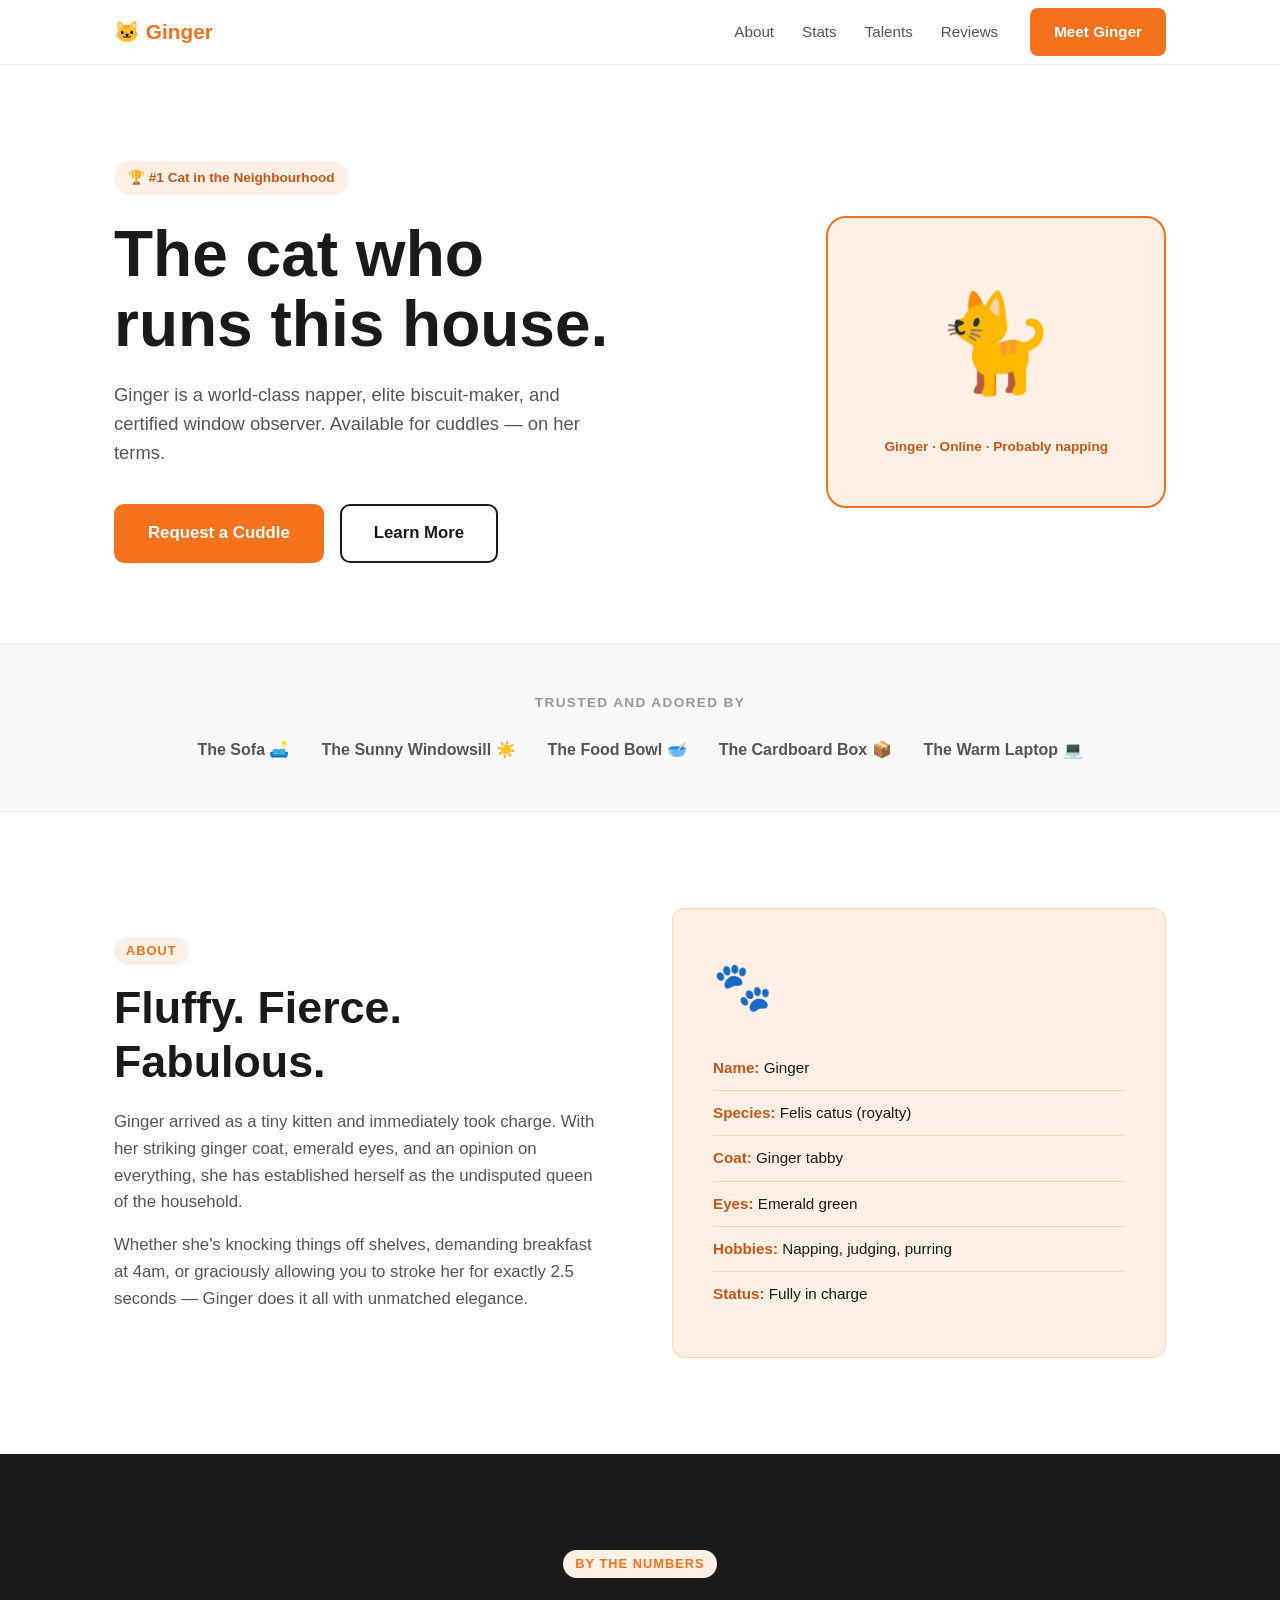
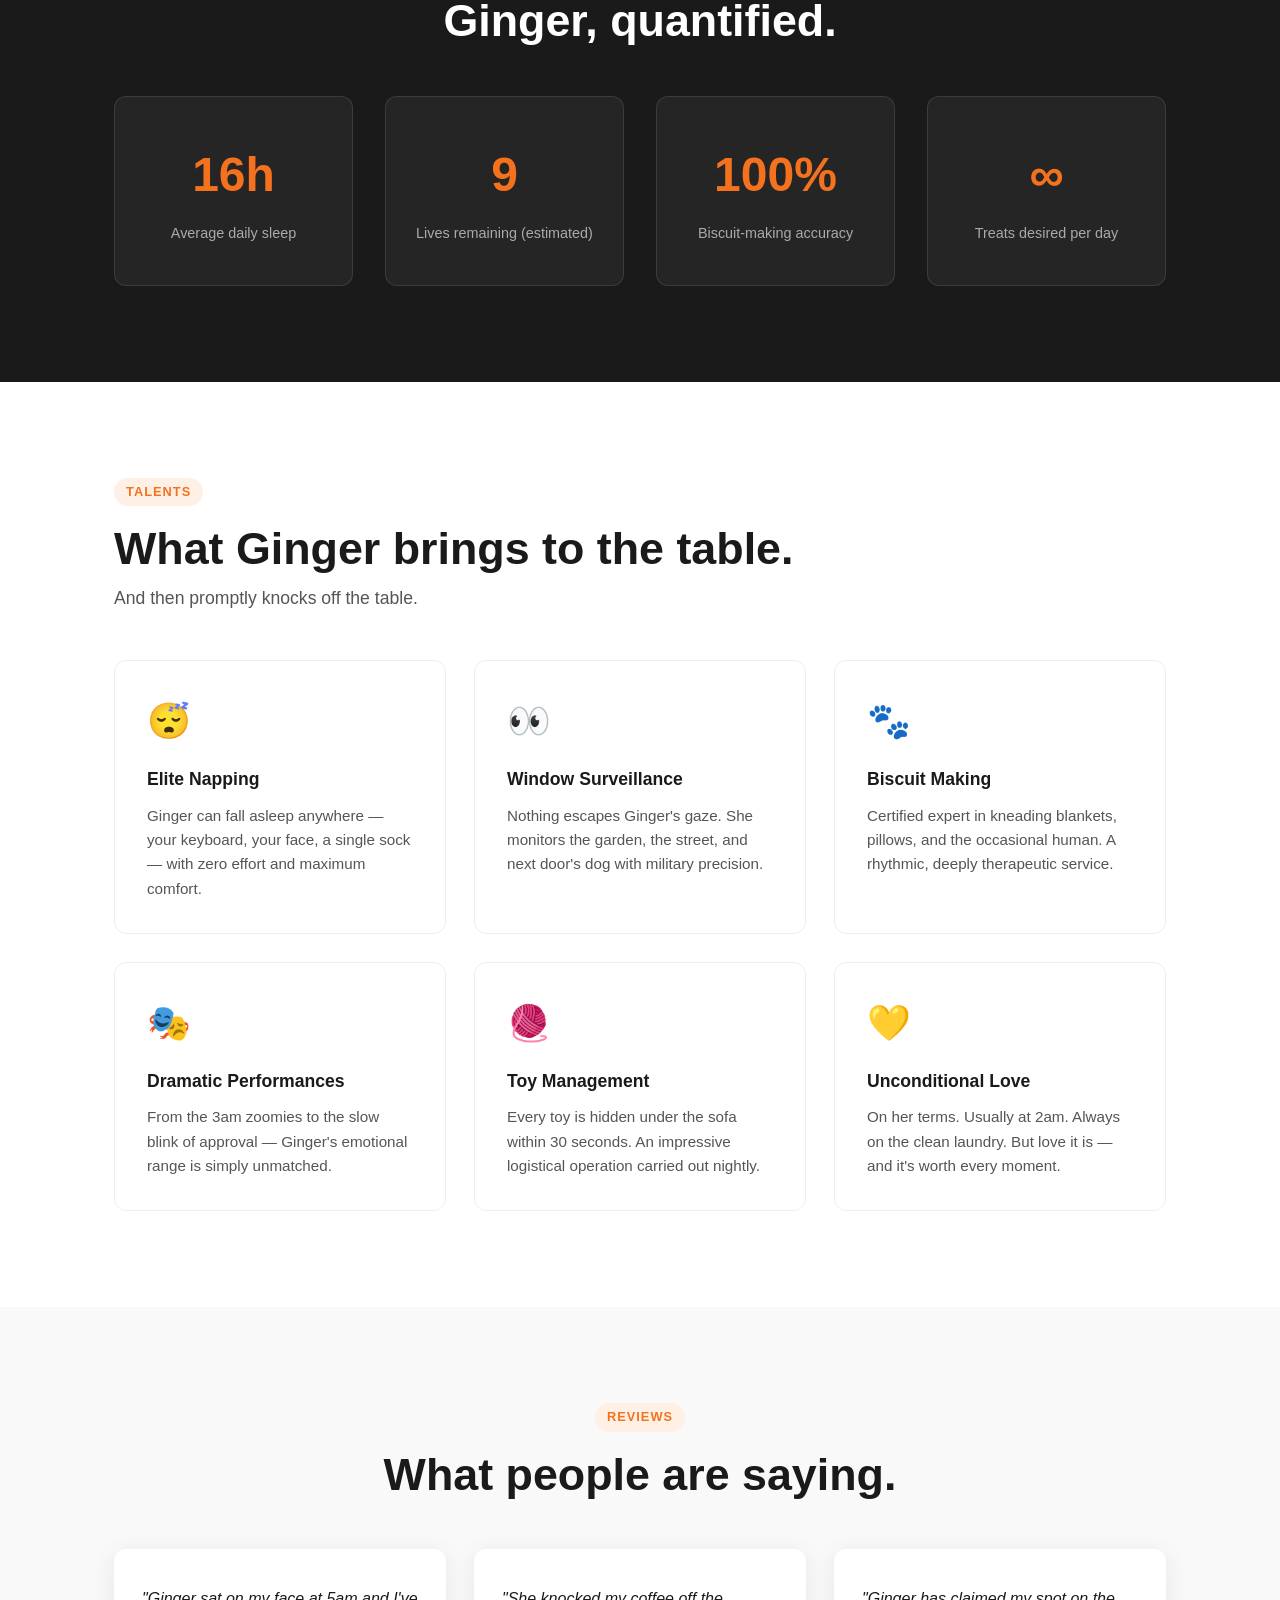
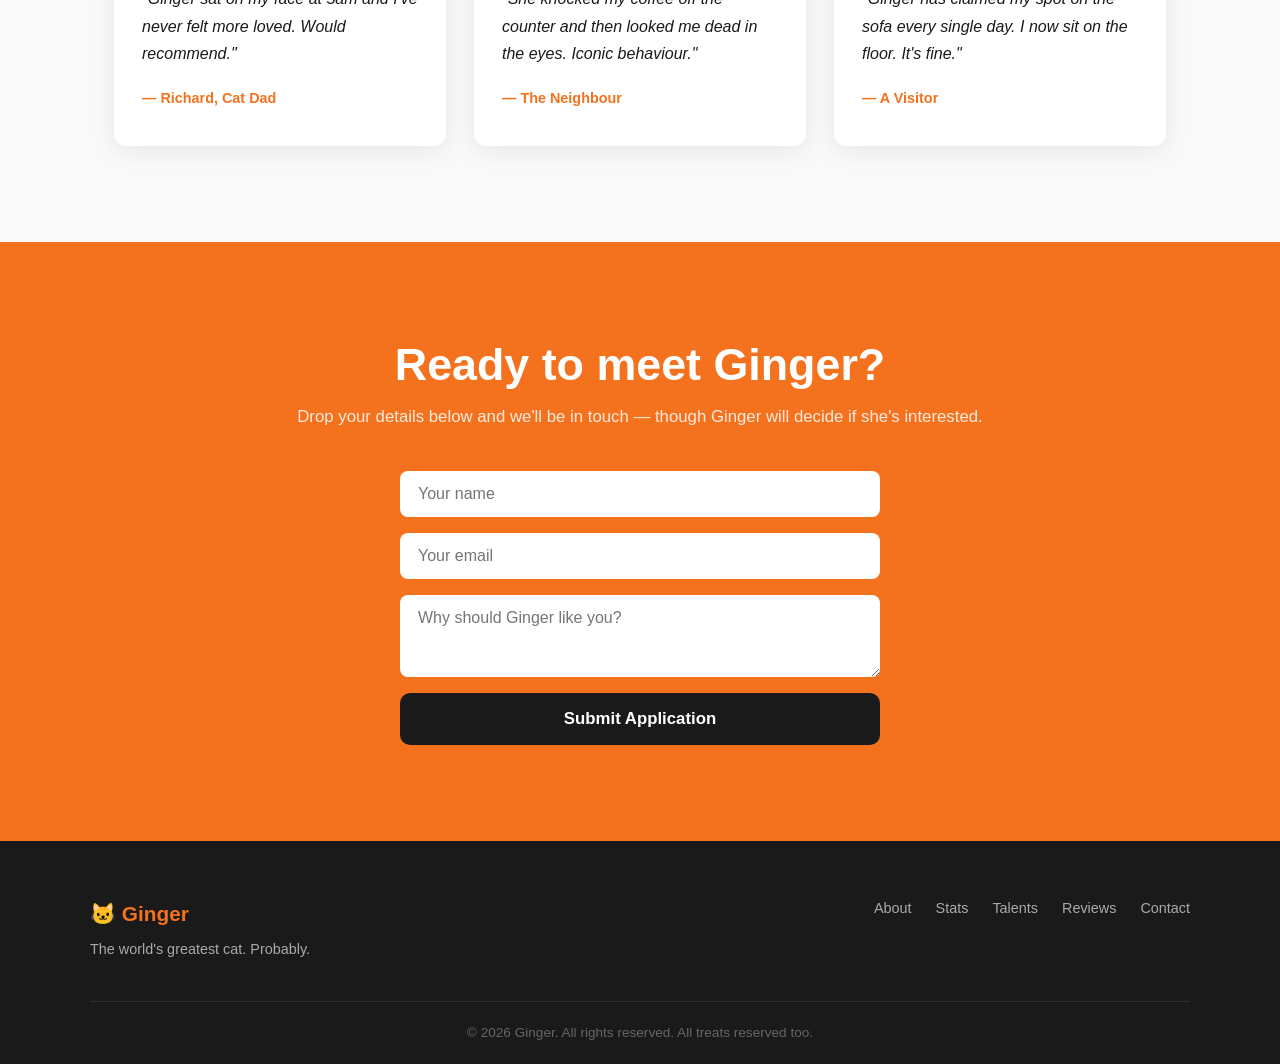
==== index.html @ 0c3fe648 "Add Ginger cat website with full landing page Includes nav, hero, stats, features, testimonials, con" ====
<!DOCTYPE html>
<html lang="en">
<head>
  <meta charset="UTF-8" />
  <meta name="viewport" content="width=device-width, initial-scale=1.0" />
  <title>Ginger — The World's Greatest Cat</title>
  <link rel="stylesheet" href="styles.css" />
</head>
<body>

  <!-- NAV -->
  <nav class="nav">
    <div class="nav-inner">
      <a class="nav-logo" href="#">🐱 Ginger</a>
      <ul class="nav-links">
        <li><a href="#about">About</a></li>
        <li><a href="#stats">Stats</a></li>
        <li><a href="#features">Talents</a></li>
        <li><a href="#testimonials">Reviews</a></li>
      </ul>
      <a class="btn btn-primary" href="#contact">Meet Ginger</a>
    </div>
  </nav>

  <!-- HERO -->
  <section class="hero">
    <div class="hero-inner">
      <span class="hero-badge">🏆 #1 Cat in the Neighbourhood</span>
      <h1 class="hero-headline">The cat who<br />runs this house.</h1>
      <p class="hero-sub">Ginger is a world-class napper, elite biscuit-maker, and certified window observer. Available for cuddles — on her terms.</p>
      <div class="hero-ctas">
        <a class="btn btn-primary btn-lg" href="#contact">Request a Cuddle</a>
        <a class="btn btn-outline btn-lg" href="#about">Learn More</a>
      </div>
    </div>
    <div class="hero-image">
      <div class="cat-card">
        <div class="cat-emoji">🐈</div>
        <div class="cat-label">Ginger · Online · Probably napping</div>
      </div>
    </div>
  </section>

  <!-- LOGOS / SOCIAL PROOF -->
  <section class="logos">
    <p class="logos-label">Trusted and adored by</p>
    <div class="logos-row">
      <span>The Sofa 🛋️</span>
      <span>The Sunny Windowsill ☀️</span>
      <span>The Food Bowl 🥣</span>
      <span>The Cardboard Box 📦</span>
      <span>The Warm Laptop 💻</span>
    </div>
  </section>

  <!-- ABOUT -->
  <section class="about" id="about">
    <div class="section-inner two-col">
      <div class="about-text">
        <span class="section-tag">About</span>
        <h2>Fluffy. Fierce. Fabulous.</h2>
        <p>Ginger arrived as a tiny kitten and immediately took charge. With her striking ginger coat, emerald eyes, and an opinion on everything, she has established herself as the undisputed queen of the household.</p>
        <p>Whether she's knocking things off shelves, demanding breakfast at 4am, or graciously allowing you to stroke her for exactly 2.5 seconds — Ginger does it all with unmatched elegance.</p>
      </div>
      <div class="about-card">
        <div class="about-emoji">🐾</div>
        <ul class="about-facts">
          <li><strong>Name:</strong> Ginger</li>
          <li><strong>Species:</strong> Felis catus (royalty)</li>
          <li><strong>Coat:</strong> Ginger tabby</li>
          <li><strong>Eyes:</strong> Emerald green</li>
          <li><strong>Hobbies:</strong> Napping, judging, purring</li>
          <li><strong>Status:</strong> Fully in charge</li>
        </ul>
      </div>
    </div>
  </section>

  <!-- STATS -->
  <section class="stats" id="stats">
    <div class="section-inner">
      <span class="section-tag">By the numbers</span>
      <h2>Ginger, quantified.</h2>
      <div class="stats-grid">
        <div class="stat-card">
          <div class="stat-number">16h</div>
          <div class="stat-label">Average daily sleep</div>
        </div>
        <div class="stat-card">
          <div class="stat-number">9</div>
          <div class="stat-label">Lives remaining (estimated)</div>
        </div>
        <div class="stat-card">
          <div class="stat-number">100%</div>
          <div class="stat-label">Biscuit-making accuracy</div>
        </div>
        <div class="stat-card">
          <div class="stat-number">∞</div>
          <div class="stat-label">Treats desired per day</div>
        </div>
      </div>
    </div>
  </section>

  <!-- FEATURES -->
  <section class="features" id="features">
    <div class="section-inner">
      <span class="section-tag">Talents</span>
      <h2>What Ginger brings to the table.</h2>
      <p class="section-sub">And then promptly knocks off the table.</p>
      <div class="features-grid">
        <div class="feature-card">
          <div class="feature-icon">😴</div>
          <h3>Elite Napping</h3>
          <p>Ginger can fall asleep anywhere — your keyboard, your face, a single sock — with zero effort and maximum comfort.</p>
        </div>
        <div class="feature-card">
          <div class="feature-icon">👀</div>
          <h3>Window Surveillance</h3>
          <p>Nothing escapes Ginger's gaze. She monitors the garden, the street, and next door's dog with military precision.</p>
        </div>
        <div class="feature-card">
          <div class="feature-icon">🐾</div>
          <h3>Biscuit Making</h3>
          <p>Certified expert in kneading blankets, pillows, and the occasional human. A rhythmic, deeply therapeutic service.</p>
        </div>
        <div class="feature-card">
          <div class="feature-icon">🎭</div>
          <h3>Dramatic Performances</h3>
          <p>From the 3am zoomies to the slow blink of approval — Ginger's emotional range is simply unmatched.</p>
        </div>
        <div class="feature-card">
          <div class="feature-icon">🧶</div>
          <h3>Toy Management</h3>
          <p>Every toy is hidden under the sofa within 30 seconds. An impressive logistical operation carried out nightly.</p>
        </div>
        <div class="feature-card">
          <div class="feature-icon">💛</div>
          <h3>Unconditional Love</h3>
          <p>On her terms. Usually at 2am. Always on the clean laundry. But love it is — and it's worth every moment.</p>
        </div>
      </div>
    </div>
  </section>

  <!-- TESTIMONIALS -->
  <section class="testimonials" id="testimonials">
    <div class="section-inner">
      <span class="section-tag">Reviews</span>
      <h2>What people are saying.</h2>
      <div class="testimonials-grid">
        <div class="testimonial-card">
          <p>"Ginger sat on my face at 5am and I've never felt more loved. Would recommend."</p>
          <div class="testimonial-author">— Richard, Cat Dad</div>
        </div>
        <div class="testimonial-card">
          <p>"She knocked my coffee off the counter and then looked me dead in the eyes. Iconic behaviour."</p>
          <div class="testimonial-author">— The Neighbour</div>
        </div>
        <div class="testimonial-card">
          <p>"Ginger has claimed my spot on the sofa every single day. I now sit on the floor. It's fine."</p>
          <div class="testimonial-author">— A Visitor</div>
        </div>
      </div>
    </div>
  </section>

  <!-- CONTACT / CTA -->
  <section class="contact" id="contact">
    <div class="section-inner contact-inner">
      <h2>Ready to meet Ginger?</h2>
      <p>Drop your details below and we'll be in touch — though Ginger will decide if she's interested.</p>
      <form class="contact-form">
        <input type="text" placeholder="Your name" required />
        <input type="email" placeholder="Your email" required />
        <textarea placeholder="Why should Ginger like you?" rows="3"></textarea>
        <button type="submit" class="btn btn-primary btn-lg">Submit Application</button>
      </form>
    </div>
  </section>

  <!-- FOOTER -->
  <footer class="footer">
    <div class="footer-inner">
      <div class="footer-brand">
        <span class="nav-logo">🐱 Ginger</span>
        <p>The world's greatest cat. Probably.</p>
      </div>
      <div class="footer-links">
        <a href="#about">About</a>
        <a href="#stats">Stats</a>
        <a href="#features">Talents</a>
        <a href="#testimonials">Reviews</a>
        <a href="#contact">Contact</a>
      </div>
    </div>
    <div class="footer-bottom">
      <p>© 2026 Ginger. All rights reserved. All treats reserved too.</p>
    </div>
  </footer>

</body>
</html>
---- styles.css ----
/* =====================
   RESET & BASE
   ===================== */
*, *::before, *::after { box-sizing: border-box; margin: 0; padding: 0; }

:root {
  --orange:     #F4721E;
  --orange-lt:  #FFF0E6;
  --orange-dk:  #C7551A;
  --dark:       #1A1A1A;
  --mid:        #555;
  --light:      #F9F9F9;
  --white:      #FFFFFF;
  --radius:     12px;
  --shadow:     0 4px 24px rgba(0,0,0,0.08);
}

html { scroll-behavior: smooth; }

body {
  font-family: -apple-system, BlinkMacSystemFont, "Segoe UI", Roboto, sans-serif;
  color: var(--dark);
  background: var(--white);
  line-height: 1.6;
}

a { text-decoration: none; color: inherit; }
ul { list-style: none; }

/* =====================
   BUTTONS
   ===================== */
.btn {
  display: inline-block;
  padding: 10px 22px;
  border-radius: 8px;
  font-weight: 600;
  font-size: 0.95rem;
  transition: all 0.2s ease;
  cursor: pointer;
  border: 2px solid transparent;
}
.btn-primary {
  background: var(--orange);
  color: var(--white);
}
.btn-primary:hover { background: var(--orange-dk); }
.btn-outline {
  border-color: var(--dark);
  color: var(--dark);
  background: transparent;
}
.btn-outline:hover { background: var(--dark); color: var(--white); }
.btn-lg { padding: 14px 32px; font-size: 1.05rem; border-radius: 10px; }

/* =====================
   LAYOUT HELPERS
   ===================== */
.section-inner {
  max-width: 1100px;
  margin: 0 auto;
  padding: 0 24px;
}
.section-tag {
  display: inline-block;
  background: var(--orange-lt);
  color: var(--orange);
  font-size: 0.8rem;
  font-weight: 700;
  text-transform: uppercase;
  letter-spacing: 0.08em;
  padding: 4px 12px;
  border-radius: 20px;
  margin-bottom: 16px;
}
h2 {
  font-size: clamp(1.8rem, 4vw, 2.8rem);
  font-weight: 800;
  line-height: 1.2;
  margin-bottom: 16px;
}
.section-sub {
  font-size: 1.1rem;
  color: var(--mid);
  margin-bottom: 48px;
}

/* =====================
   NAV
   ===================== */
.nav {
  position: sticky;
  top: 0;
  z-index: 100;
  background: rgba(255,255,255,0.92);
  backdrop-filter: blur(12px);
  border-bottom: 1px solid #eee;
}
.nav-inner {
  max-width: 1100px;
  margin: 0 auto;
  padding: 0 24px;
  height: 64px;
  display: flex;
  align-items: center;
  gap: 32px;
}
.nav-logo {
  font-size: 1.3rem;
  font-weight: 800;
  color: var(--orange);
  margin-right: auto;
}
.nav-links {
  display: flex;
  gap: 28px;
}
.nav-links a {
  font-size: 0.95rem;
  color: var(--mid);
  font-weight: 500;
  transition: color 0.2s;
}
.nav-links a:hover { color: var(--dark); }

/* =====================
   HERO
   ===================== */
.hero {
  display: flex;
  align-items: center;
  justify-content: center;
  gap: 64px;
  max-width: 1100px;
  margin: 0 auto;
  padding: 96px 24px 80px;
}
.hero-inner { flex: 1; }
.hero-badge {
  display: inline-block;
  background: var(--orange-lt);
  color: var(--orange-dk);
  font-size: 0.85rem;
  font-weight: 600;
  padding: 6px 14px;
  border-radius: 20px;
  margin-bottom: 24px;
}
.hero-headline {
  font-size: clamp(2.4rem, 6vw, 4rem);
  font-weight: 900;
  line-height: 1.1;
  margin-bottom: 20px;
  color: var(--dark);
}
.hero-sub {
  font-size: 1.15rem;
  color: var(--mid);
  max-width: 480px;
  margin-bottom: 36px;
}
.hero-ctas { display: flex; gap: 16px; flex-wrap: wrap; }

.hero-image { flex: 0 0 auto; }
.cat-card {
  background: var(--orange-lt);
  border: 2px solid var(--orange);
  border-radius: 20px;
  padding: 48px 56px;
  text-align: center;
}
.cat-emoji { font-size: 6rem; margin-bottom: 16px; }
.cat-label {
  font-size: 0.85rem;
  color: var(--orange-dk);
  font-weight: 600;
}

/* =====================
   LOGOS
   ===================== */
.logos {
  background: var(--light);
  padding: 48px 24px;
  text-align: center;
  border-top: 1px solid #eee;
  border-bottom: 1px solid #eee;
}
.logos-label {
  font-size: 0.85rem;
  text-transform: uppercase;
  letter-spacing: 0.1em;
  color: #999;
  font-weight: 600;
  margin-bottom: 24px;
}
.logos-row {
  display: flex;
  justify-content: center;
  flex-wrap: wrap;
  gap: 32px;
}
.logos-row span {
  font-size: 1rem;
  font-weight: 600;
  color: var(--mid);
}

/* =====================
   ABOUT
   ===================== */
.about { padding: 96px 0; }
.two-col {
  display: grid;
  grid-template-columns: 1fr 1fr;
  gap: 64px;
  align-items: center;
}
.about-text h2 { margin-bottom: 20px; }
.about-text p { color: var(--mid); margin-bottom: 16px; font-size: 1.05rem; }

.about-card {
  background: var(--orange-lt);
  border-radius: var(--radius);
  padding: 40px;
  border: 1px solid #fdd5b4;
}
.about-emoji { font-size: 3rem; margin-bottom: 20px; }
.about-facts li {
  padding: 10px 0;
  border-bottom: 1px solid #fdd5b4;
  font-size: 0.95rem;
  color: var(--dark);
}
.about-facts li:last-child { border-bottom: none; }
.about-facts strong { color: var(--orange-dk); }

/* =====================
   STATS
   ===================== */
.stats {
  background: var(--dark);
  color: var(--white);
  padding: 96px 0;
  text-align: center;
}
.stats h2 { color: var(--white); margin-bottom: 12px; }
.stats .section-sub { margin-bottom: 56px; color: #aaa; }
.stats-grid {
  display: grid;
  grid-template-columns: repeat(4, 1fr);
  gap: 32px;
  margin-top: 48px;
}
.stat-card {
  background: rgba(255,255,255,0.05);
  border: 1px solid rgba(255,255,255,0.1);
  border-radius: var(--radius);
  padding: 40px 20px;
}
.stat-number {
  font-size: 3rem;
  font-weight: 900;
  color: var(--orange);
  margin-bottom: 8px;
}
.stat-label {
  font-size: 0.9rem;
  color: #aaa;
  font-weight: 500;
}

/* =====================
   FEATURES
   ===================== */
.features { padding: 96px 0; }
.features h2 { margin-bottom: 8px; }
.features-grid {
  display: grid;
  grid-template-columns: repeat(3, 1fr);
  gap: 28px;
  margin-top: 48px;
}
.feature-card {
  background: var(--white);
  border: 1px solid #eee;
  border-radius: var(--radius);
  padding: 32px;
  transition: box-shadow 0.2s, transform 0.2s;
}
.feature-card:hover {
  box-shadow: var(--shadow);
  transform: translateY(-4px);
}
.feature-icon { font-size: 2.2rem; margin-bottom: 16px; }
.feature-card h3 {
  font-size: 1.1rem;
  font-weight: 700;
  margin-bottom: 10px;
}
.feature-card p { color: var(--mid); font-size: 0.95rem; }

/* =====================
   TESTIMONIALS
   ===================== */
.testimonials {
  background: var(--light);
  padding: 96px 0;
  text-align: center;
}
.testimonials h2 { margin-bottom: 48px; }
.testimonials-grid {
  display: grid;
  grid-template-columns: repeat(3, 1fr);
  gap: 28px;
}
.testimonial-card {
  background: var(--white);
  border-radius: var(--radius);
  padding: 36px 28px;
  box-shadow: var(--shadow);
  text-align: left;
}
.testimonial-card p {
  font-size: 1rem;
  color: var(--dark);
  font-style: italic;
  margin-bottom: 20px;
  line-height: 1.7;
}
.testimonial-author {
  font-weight: 700;
  color: var(--orange);
  font-size: 0.9rem;
}

/* =====================
   CONTACT
   ===================== */
.contact {
  padding: 96px 0;
  background: var(--orange);
}
.contact-inner { text-align: center; }
.contact h2 { color: var(--white); margin-bottom: 12px; }
.contact p { color: rgba(255,255,255,0.85); margin-bottom: 40px; font-size: 1.05rem; }

.contact-form {
  display: flex;
  flex-direction: column;
  gap: 16px;
  max-width: 480px;
  margin: 0 auto;
}
.contact-form input,
.contact-form textarea {
  padding: 14px 18px;
  border-radius: 8px;
  border: none;
  font-size: 1rem;
  font-family: inherit;
  outline: none;
  background: var(--white);
}
.contact-form textarea { resize: vertical; }
.contact-form .btn-primary {
  background: var(--dark);
  color: var(--white);
}
.contact-form .btn-primary:hover { background: #333; }

/* =====================
   FOOTER
   ===================== */
.footer {
  background: var(--dark);
  color: var(--white);
  padding: 56px 24px 0;
}
.footer-inner {
  max-width: 1100px;
  margin: 0 auto;
  display: flex;
  justify-content: space-between;
  align-items: flex-start;
  gap: 40px;
  padding-bottom: 40px;
  border-bottom: 1px solid rgba(255,255,255,0.1);
}
.footer-brand .nav-logo { color: var(--orange); display: block; margin-bottom: 8px; }
.footer-brand p { color: #aaa; font-size: 0.9rem; }
.footer-links {
  display: flex;
  gap: 24px;
  flex-wrap: wrap;
}
.footer-links a {
  color: #aaa;
  font-size: 0.9rem;
  transition: color 0.2s;
}
.footer-links a:hover { color: var(--white); }
.footer-bottom {
  max-width: 1100px;
  margin: 0 auto;
  padding: 20px 0;
  text-align: center;
}
.footer-bottom p { color: #666; font-size: 0.85rem; }

/* =====================
   RESPONSIVE
   ===================== */
@media (max-width: 768px) {
  .hero { flex-direction: column; padding: 64px 24px 56px; text-align: center; }
  .hero-sub { margin: 0 auto 36px; }
  .hero-ctas { justify-content: center; }
  .two-col { grid-template-columns: 1fr; }
  .stats-grid { grid-template-columns: repeat(2, 1fr); }
  .features-grid { grid-template-columns: 1fr; }
  .testimonials-grid { grid-template-columns: 1fr; }
  .nav-links { display: none; }
  .footer-inner { flex-direction: column; }
}
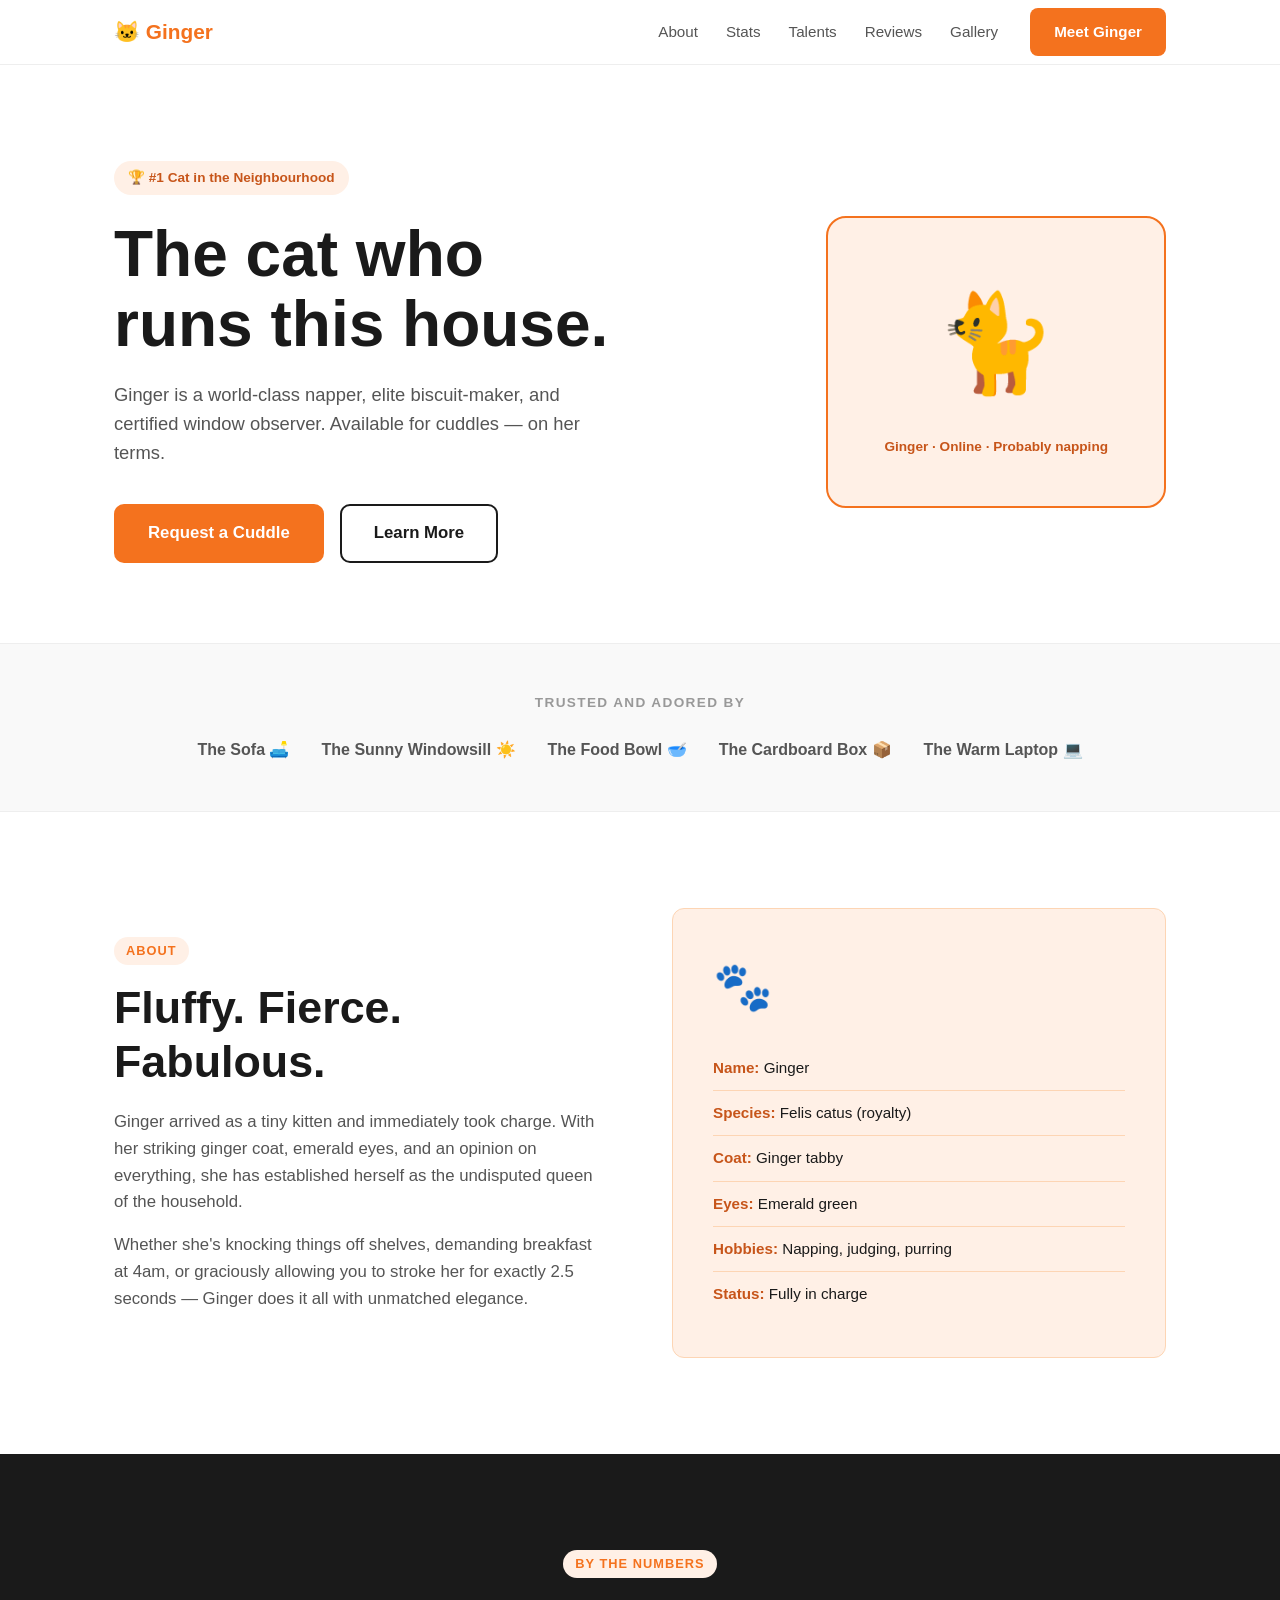
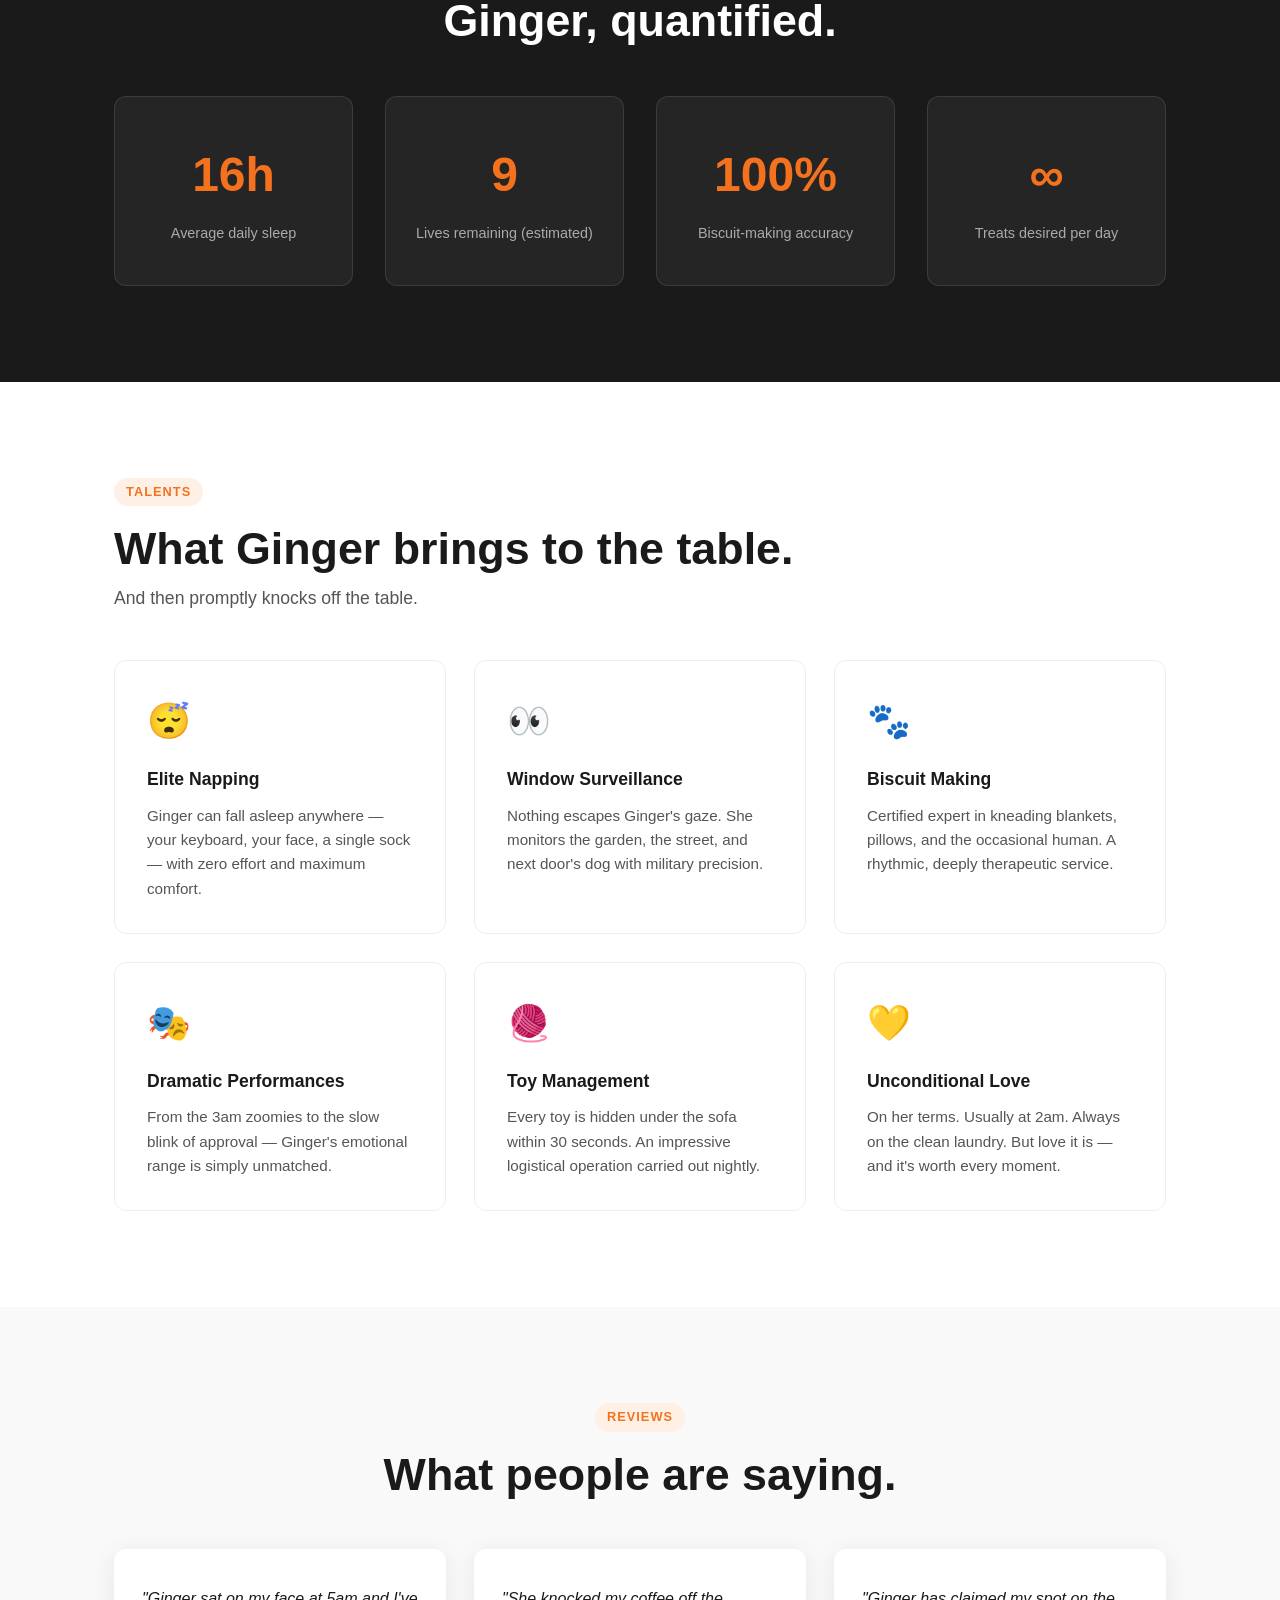
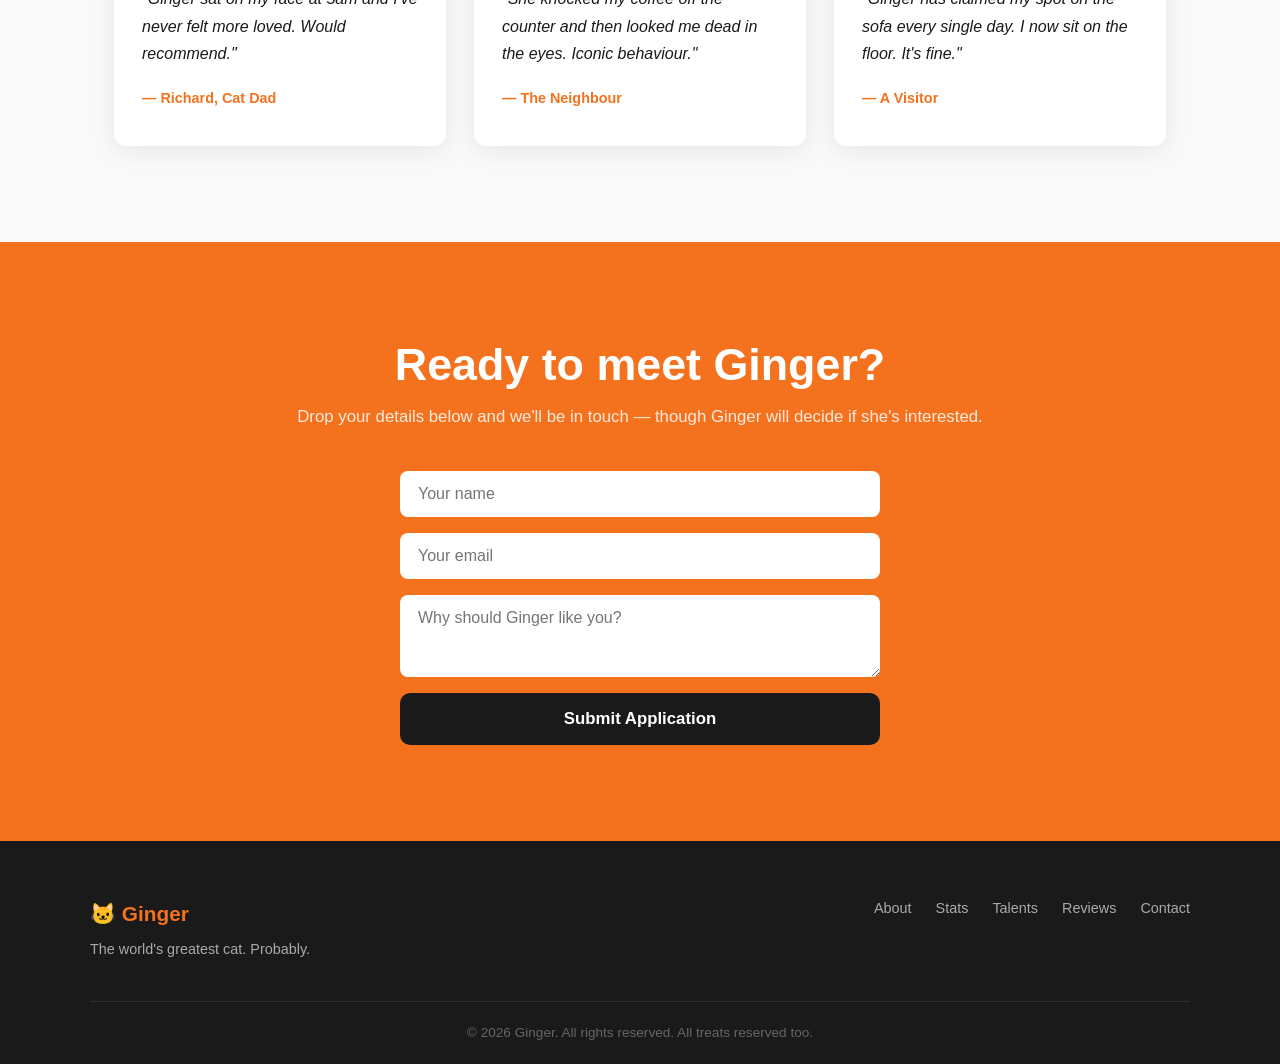
==== commit 1afc9875: "Add Gallery page with all 36 Ginger photos Masonry grid layout with lightbox viewer, keyboard naviga" ====
--- a/index.html
+++ b/index.html
@@ -17,6 +17,7 @@
         <li><a href="#stats">Stats</a></li>
         <li><a href="#features">Talents</a></li>
         <li><a href="#testimonials">Reviews</a></li>
+        <li><a href="gallery.html">Gallery</a></li>
       </ul>
       <a class="btn btn-primary" href="#contact">Meet Ginger</a>
     </div>
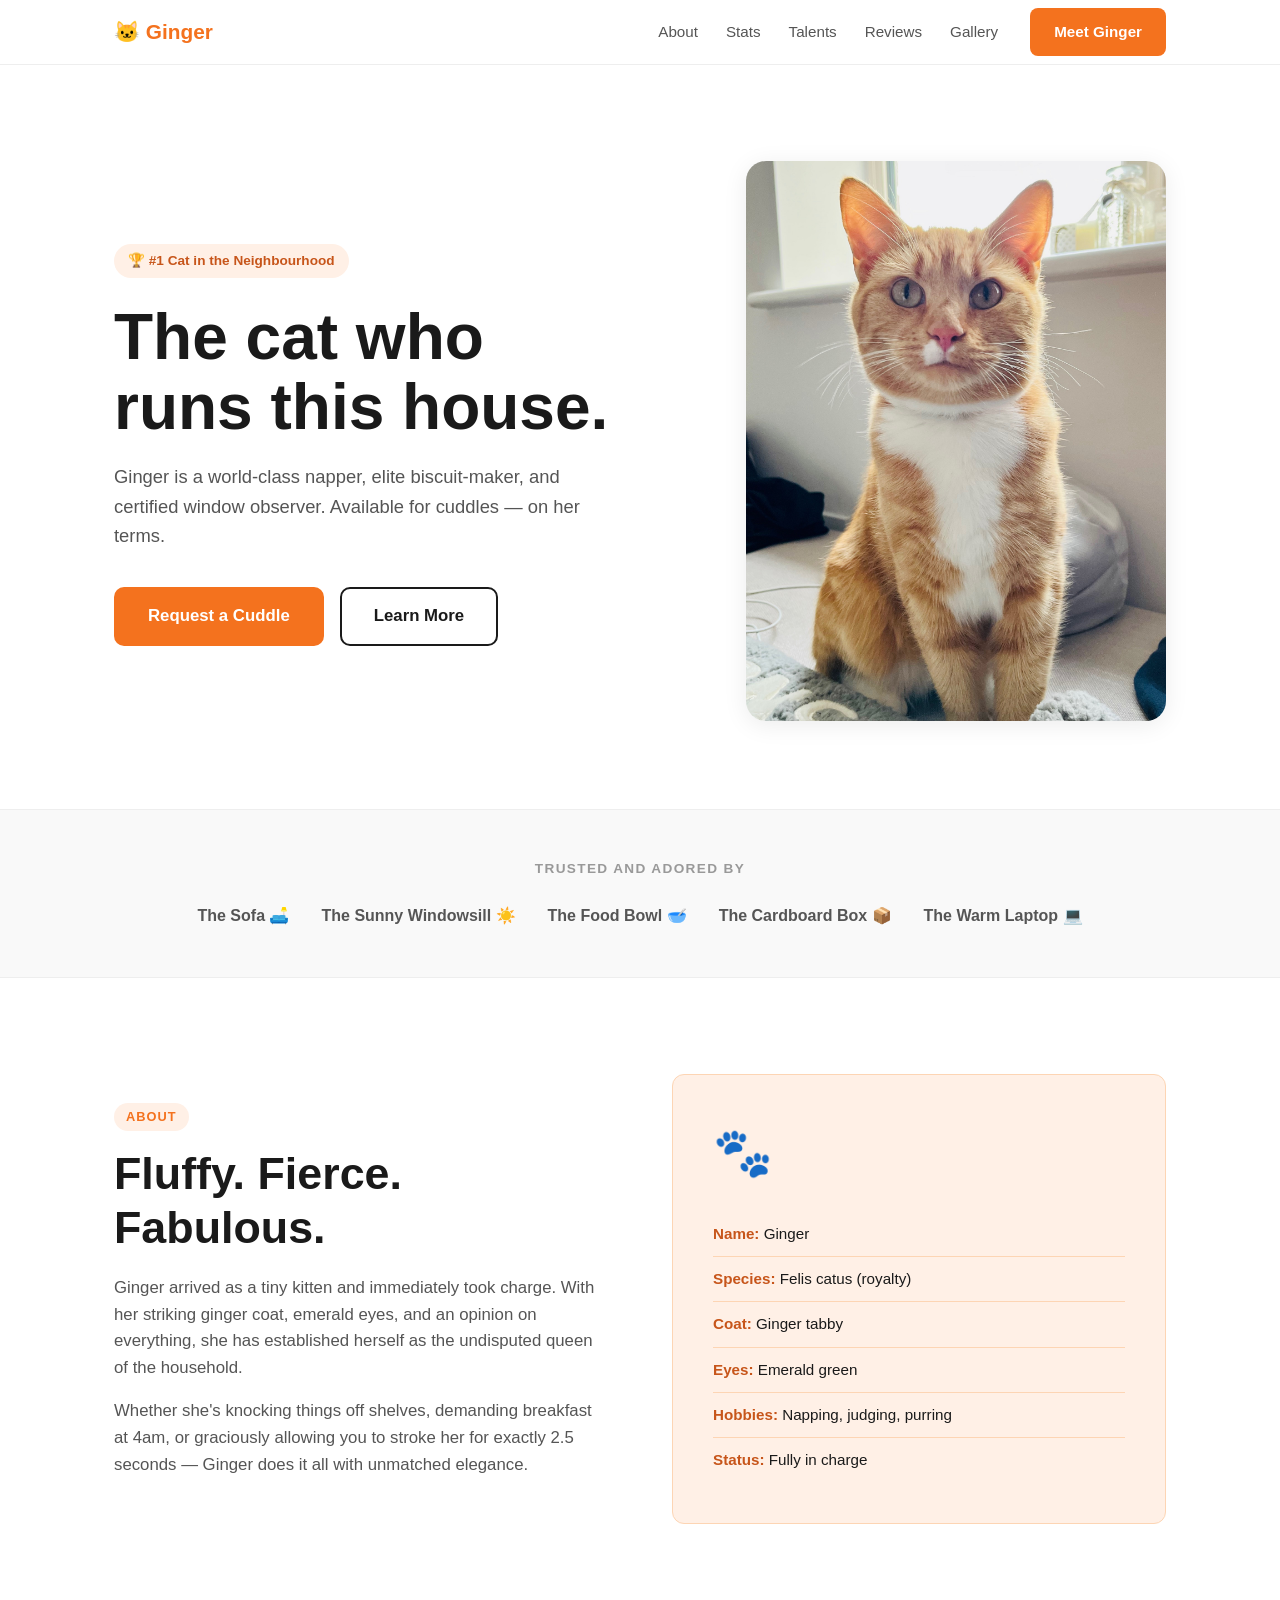
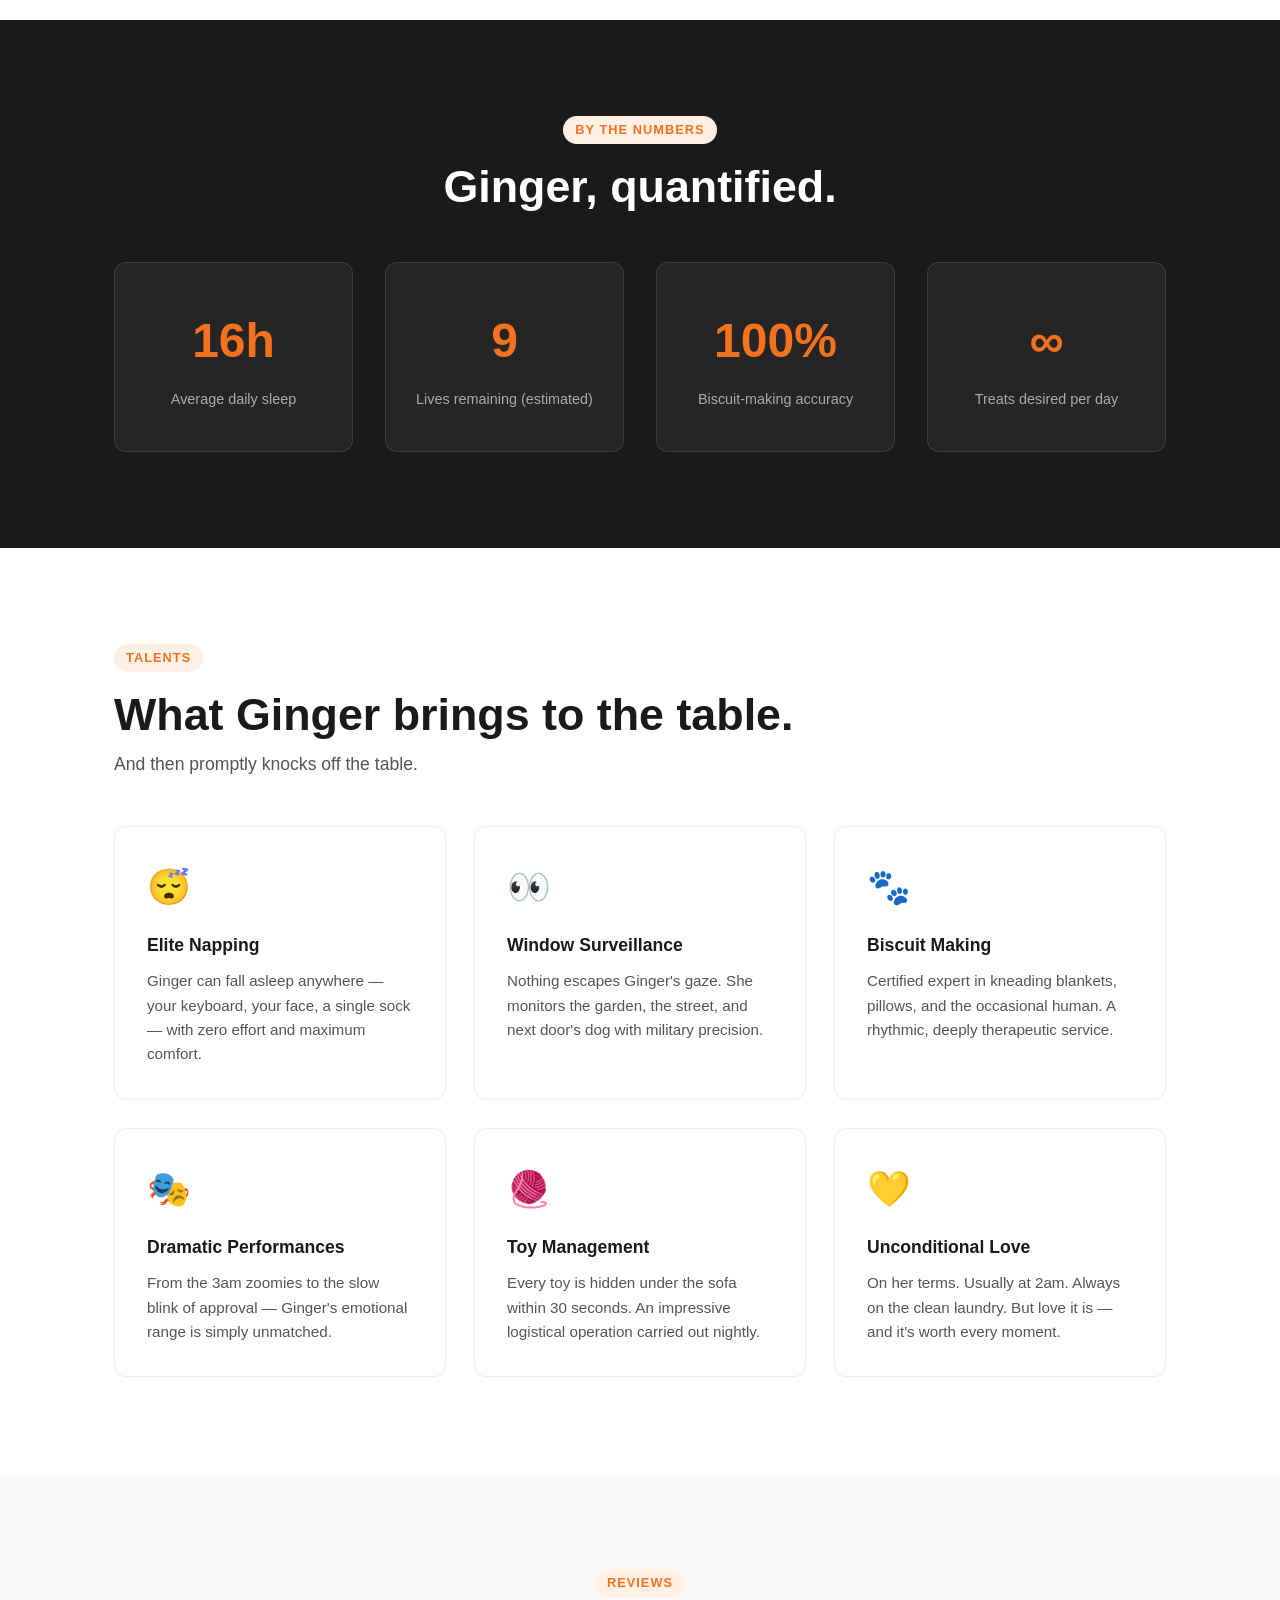
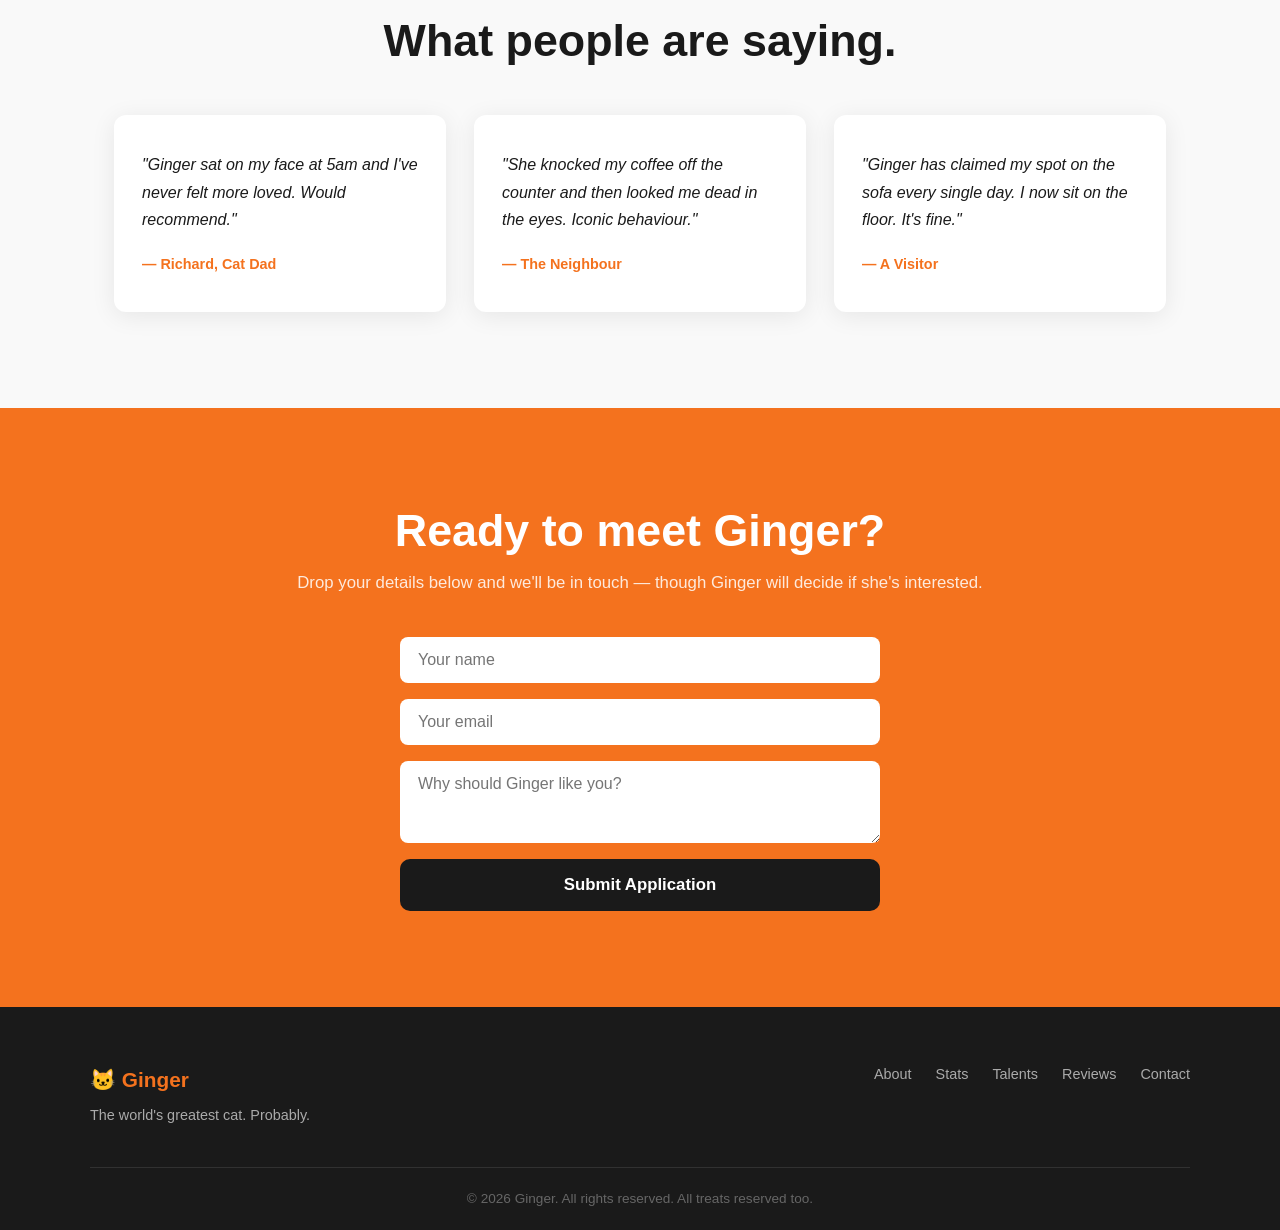
==== commit 8ce6827a: "Replace hero placeholder card with IMG_3006.jpg photo of Ginger Co-Authored-By: Claude Sonnet 4.6 <n" ====
--- a/index.html
+++ b/index.html
@@ -35,10 +35,7 @@
       </div>
     </div>
     <div class="hero-image">
-      <div class="cat-card">
-        <div class="cat-emoji">🐈</div>
-        <div class="cat-label">Ginger · Online · Probably napping</div>
-      </div>
+      <img src="images/IMG_3006.jpg" alt="Ginger" class="hero-photo" />
     </div>
   </section>
 
--- a/styles.css
+++ b/styles.css
@@ -162,18 +162,12 @@
 .hero-ctas { display: flex; gap: 16px; flex-wrap: wrap; }
 
 .hero-image { flex: 0 0 auto; }
-.cat-card {
-  background: var(--orange-lt);
-  border: 2px solid var(--orange);
+.hero-photo {
+  width: 420px;
+  max-width: 100%;
   border-radius: 20px;
-  padding: 48px 56px;
-  text-align: center;
-}
-.cat-emoji { font-size: 6rem; margin-bottom: 16px; }
-.cat-label {
-  font-size: 0.85rem;
-  color: var(--orange-dk);
-  font-weight: 600;
+  object-fit: cover;
+  box-shadow: var(--shadow);
 }
 
 /* =====================
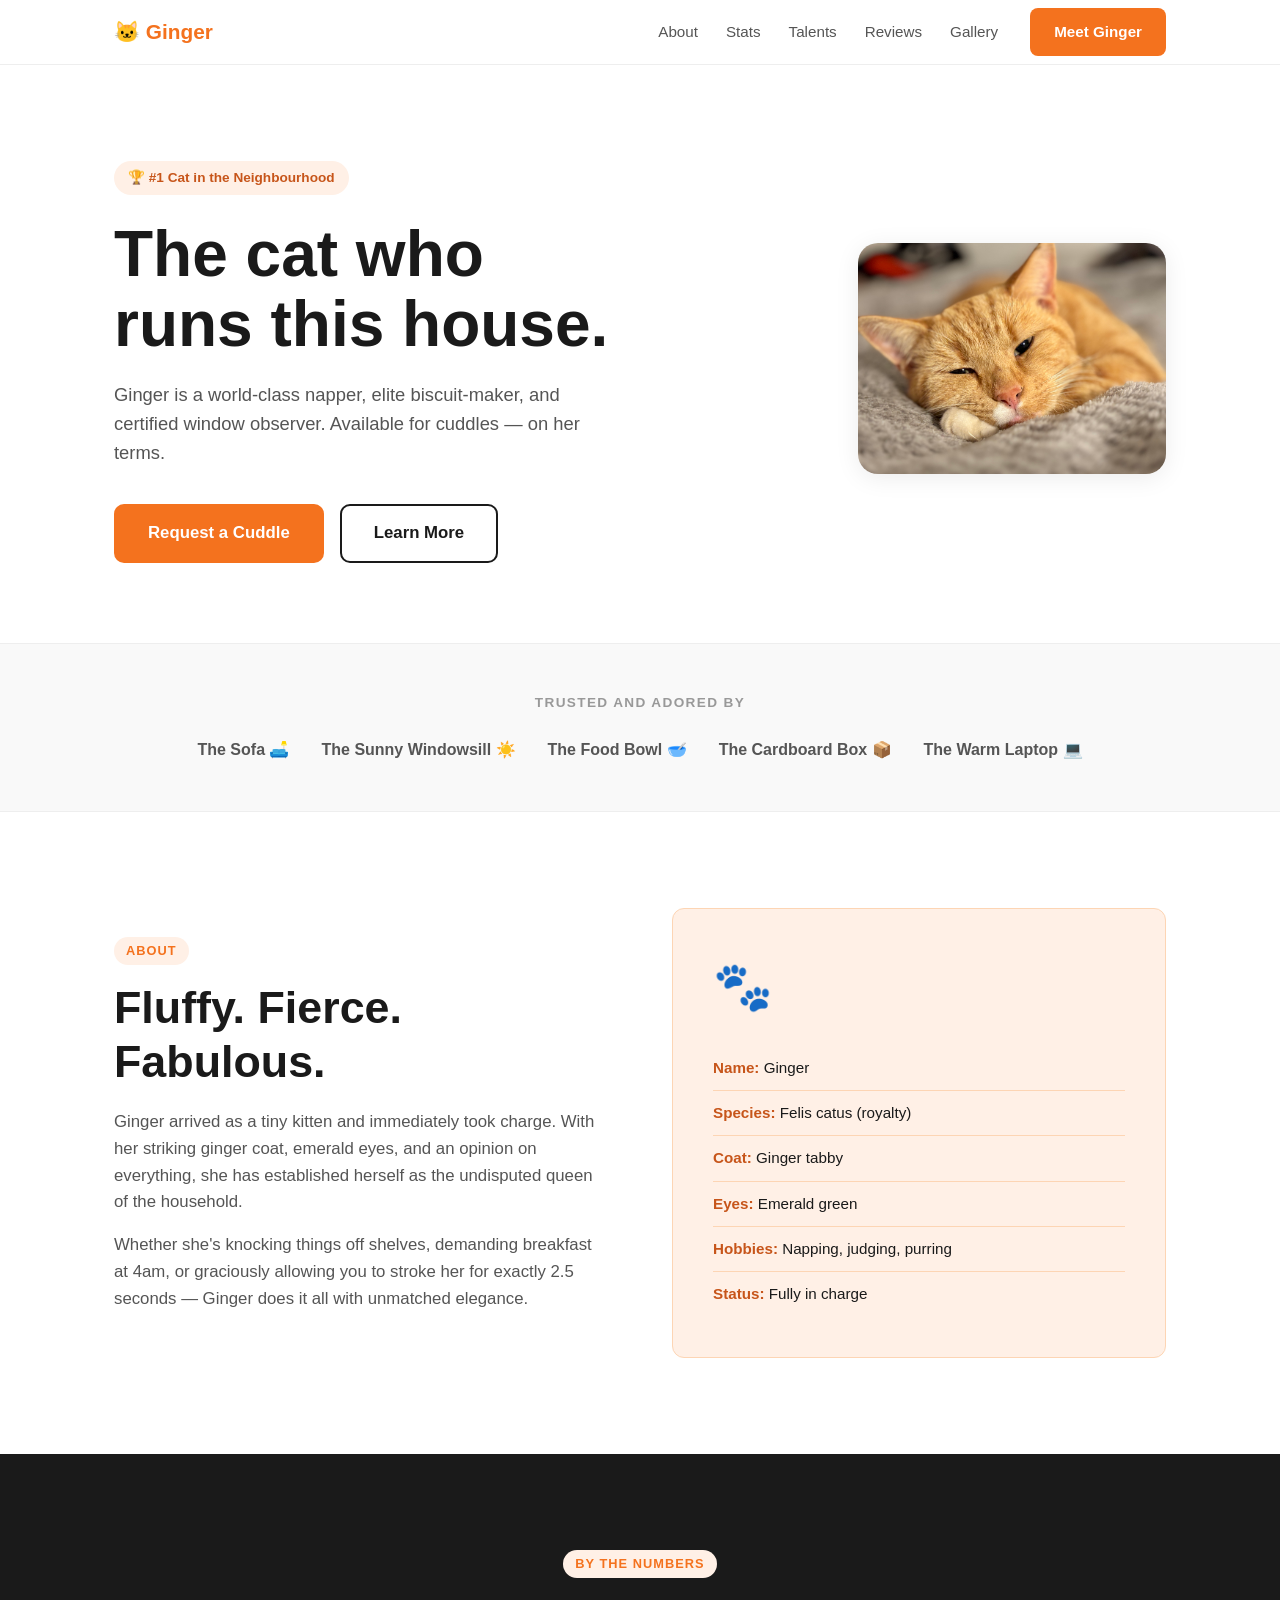
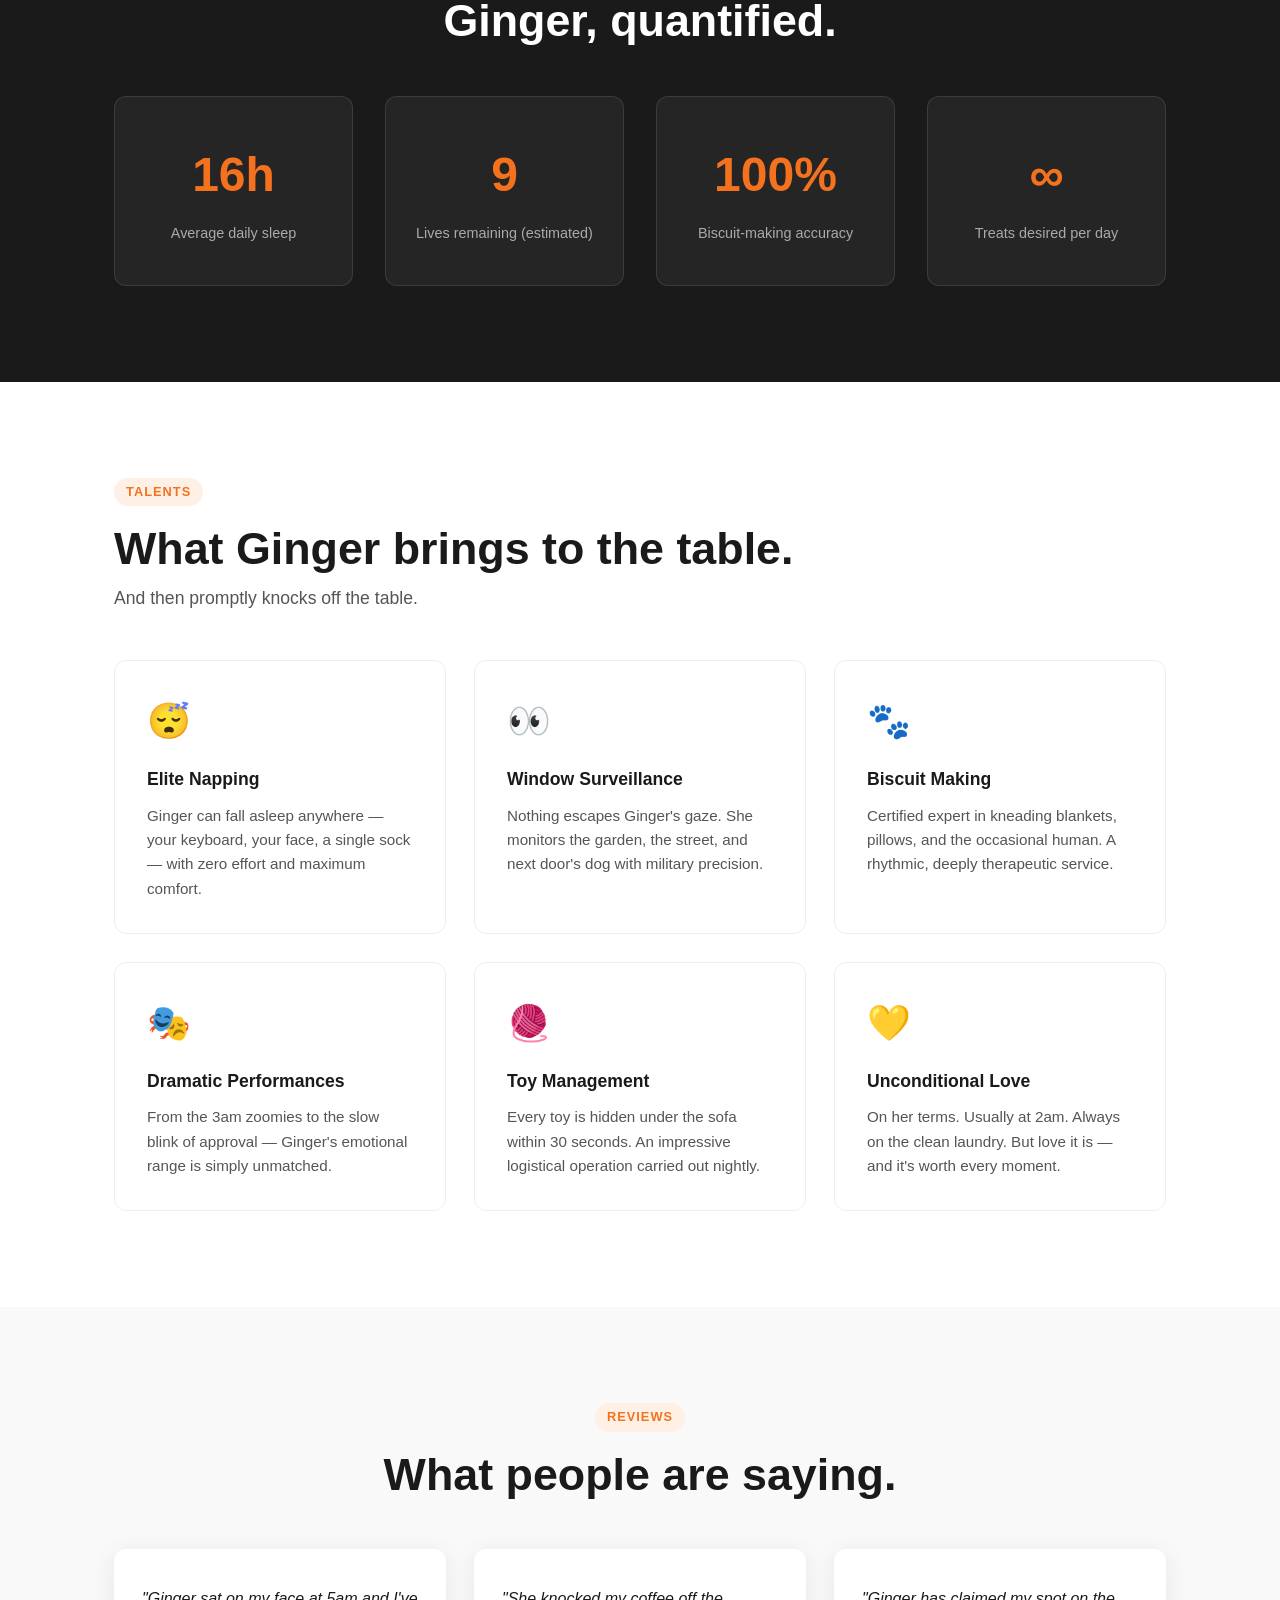
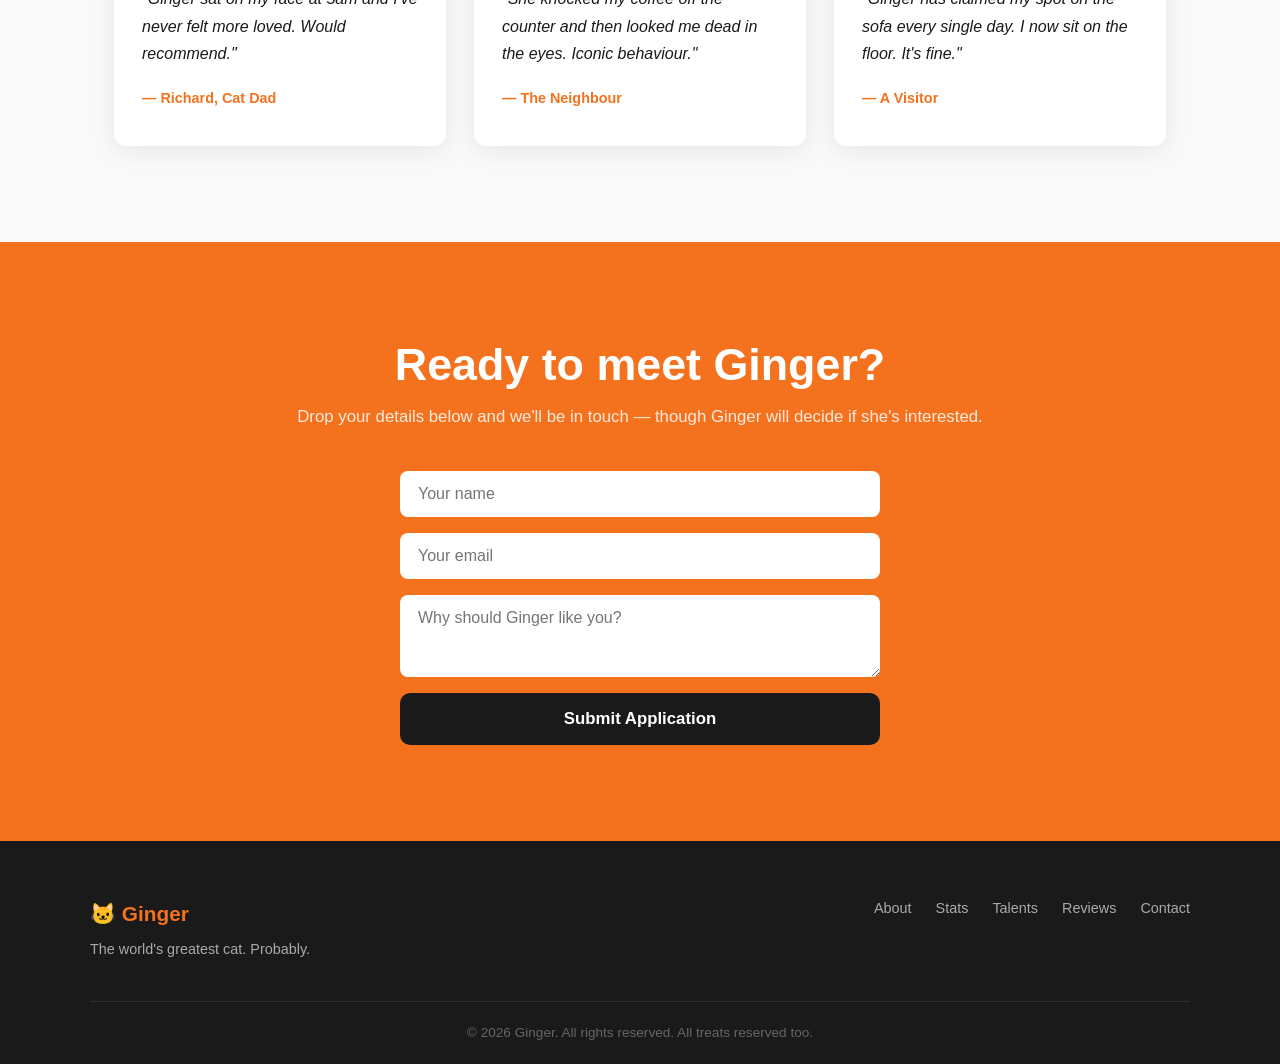
==== commit a85753ed: "Rebuild gallery with updated photos, swap hero image to IMG_2267 Removed 9 deleted photos, updated g" ====
--- a/index.html
+++ b/index.html
@@ -35,7 +35,7 @@
       </div>
     </div>
     <div class="hero-image">
-      <img src="images/IMG_3006.jpg" alt="Ginger" class="hero-photo" />
+      <img src="images/IMG_2267.jpg" alt="Ginger" class="hero-photo" />
     </div>
   </section>
 
--- a/styles.css
+++ b/styles.css
@@ -163,7 +163,7 @@
 
 .hero-image { flex: 0 0 auto; }
 .hero-photo {
-  width: 420px;
+  width: 308px;
   max-width: 100%;
   border-radius: 20px;
   object-fit: cover;
